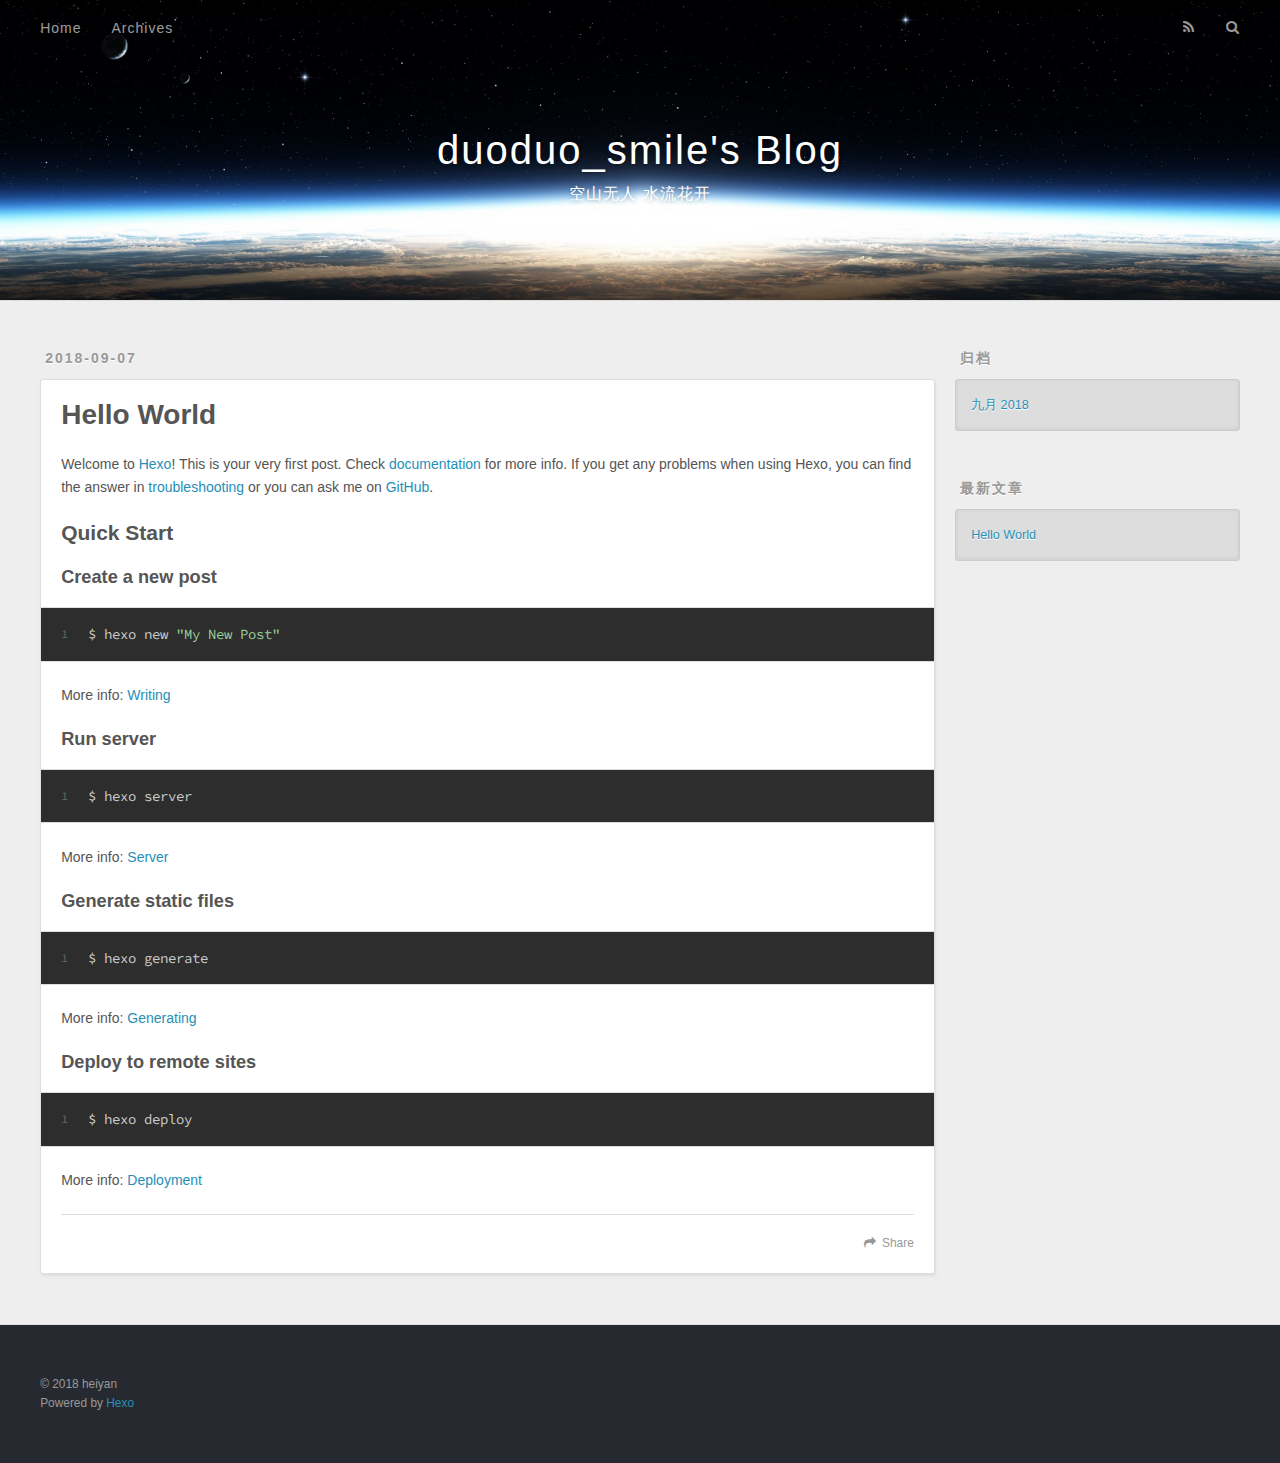
==== index.html @ 17f8178d "站点更新:2018-09-09 23/39/32" ====
<!DOCTYPE html>
<html>
<head>
  <meta charset="utf-8">
  

  
  <title>duoduo_smile&#39;s Blog</title>
  <meta name="viewport" content="width=device-width, initial-scale=1, maximum-scale=1">
  <meta property="og:type" content="website">
<meta property="og:title" content="duoduo_smile&#39;s Blog">
<meta property="og:url" content="http://yoursite.com/index.html">
<meta property="og:site_name" content="duoduo_smile&#39;s Blog">
<meta property="og:locale" content="zh-CN">
<meta name="twitter:card" content="summary">
<meta name="twitter:title" content="duoduo_smile&#39;s Blog">
  
    <link rel="alternate" href="/atom.xml" title="duoduo_smile&#39;s Blog" type="application/atom+xml">
  
  
    <link rel="icon" href="/favicon.png">
  
  
    <link href="//fonts.googleapis.com/css?family=Source+Code+Pro" rel="stylesheet" type="text/css">
  
  <link rel="stylesheet" href="/css/style.css">
</head>

<body>
  <div id="container">
    <div id="wrap">
      <header id="header">
  <div id="banner"></div>
  <div id="header-outer" class="outer">
    <div id="header-title" class="inner">
      <h1 id="logo-wrap">
        <a href="/" id="logo">duoduo_smile&#39;s Blog</a>
      </h1>
      
        <h2 id="subtitle-wrap">
          <a href="/" id="subtitle">空山无人 水流花开</a>
        </h2>
      
    </div>
    <div id="header-inner" class="inner">
      <nav id="main-nav">
        <a id="main-nav-toggle" class="nav-icon"></a>
        
          <a class="main-nav-link" href="/">Home</a>
        
          <a class="main-nav-link" href="/archives">Archives</a>
        
      </nav>
      <nav id="sub-nav">
        
          <a id="nav-rss-link" class="nav-icon" href="/atom.xml" title="RSS Feed"></a>
        
        <a id="nav-search-btn" class="nav-icon" title="搜索"></a>
      </nav>
      <div id="search-form-wrap">
        <form action="//google.com/search" method="get" accept-charset="UTF-8" class="search-form"><input type="search" name="q" class="search-form-input" placeholder="Search"><button type="submit" class="search-form-submit">&#xF002;</button><input type="hidden" name="sitesearch" value="http://yoursite.com"></form>
      </div>
    </div>
  </div>
</header>
      <div class="outer">
        <section id="main">
  
    <article id="post-hello-world" class="article article-type-post" itemscope itemprop="blogPost">
  <div class="article-meta">
    <a href="/2018/09/07/hello-world/" class="article-date">
  <time datetime="2018-09-07T11:12:09.971Z" itemprop="datePublished">2018-09-07</time>
</a>
    
  </div>
  <div class="article-inner">
    
    
      <header class="article-header">
        
  
    <h1 itemprop="name">
      <a class="article-title" href="/2018/09/07/hello-world/">Hello World</a>
    </h1>
  

      </header>
    
    <div class="article-entry" itemprop="articleBody">
      
        <p>Welcome to <a href="https://hexo.io/" target="_blank" rel="noopener">Hexo</a>! This is your very first post. Check <a href="https://hexo.io/docs/" target="_blank" rel="noopener">documentation</a> for more info. If you get any problems when using Hexo, you can find the answer in <a href="https://hexo.io/docs/troubleshooting.html" target="_blank" rel="noopener">troubleshooting</a> or you can ask me on <a href="https://github.com/hexojs/hexo/issues" target="_blank" rel="noopener">GitHub</a>.</p>
<h2 id="Quick-Start"><a href="#Quick-Start" class="headerlink" title="Quick Start"></a>Quick Start</h2><h3 id="Create-a-new-post"><a href="#Create-a-new-post" class="headerlink" title="Create a new post"></a>Create a new post</h3><figure class="highlight bash"><table><tr><td class="gutter"><pre><span class="line">1</span><br></pre></td><td class="code"><pre><span class="line">$ hexo new <span class="string">"My New Post"</span></span><br></pre></td></tr></table></figure>
<p>More info: <a href="https://hexo.io/docs/writing.html" target="_blank" rel="noopener">Writing</a></p>
<h3 id="Run-server"><a href="#Run-server" class="headerlink" title="Run server"></a>Run server</h3><figure class="highlight bash"><table><tr><td class="gutter"><pre><span class="line">1</span><br></pre></td><td class="code"><pre><span class="line">$ hexo server</span><br></pre></td></tr></table></figure>
<p>More info: <a href="https://hexo.io/docs/server.html" target="_blank" rel="noopener">Server</a></p>
<h3 id="Generate-static-files"><a href="#Generate-static-files" class="headerlink" title="Generate static files"></a>Generate static files</h3><figure class="highlight bash"><table><tr><td class="gutter"><pre><span class="line">1</span><br></pre></td><td class="code"><pre><span class="line">$ hexo generate</span><br></pre></td></tr></table></figure>
<p>More info: <a href="https://hexo.io/docs/generating.html" target="_blank" rel="noopener">Generating</a></p>
<h3 id="Deploy-to-remote-sites"><a href="#Deploy-to-remote-sites" class="headerlink" title="Deploy to remote sites"></a>Deploy to remote sites</h3><figure class="highlight bash"><table><tr><td class="gutter"><pre><span class="line">1</span><br></pre></td><td class="code"><pre><span class="line">$ hexo deploy</span><br></pre></td></tr></table></figure>
<p>More info: <a href="https://hexo.io/docs/deployment.html" target="_blank" rel="noopener">Deployment</a></p>

      
    </div>
    <footer class="article-footer">
      <a data-url="http://yoursite.com/2018/09/07/hello-world/" data-id="cjlv07b6d0000y30z7utrdg5d" class="article-share-link">Share</a>
      
      
    </footer>
  </div>
  
</article>


  


</section>
        
          <aside id="sidebar">
  
    

  
    

  
    
  
    
  <div class="widget-wrap">
    <h3 class="widget-title">归档</h3>
    <div class="widget">
      <ul class="archive-list"><li class="archive-list-item"><a class="archive-list-link" href="/archives/2018/09/">九月 2018</a></li></ul>
    </div>
  </div>


  
    
  <div class="widget-wrap">
    <h3 class="widget-title">最新文章</h3>
    <div class="widget">
      <ul>
        
          <li>
            <a href="/2018/09/07/hello-world/">Hello World</a>
          </li>
        
      </ul>
    </div>
  </div>

  
</aside>
        
      </div>
      <footer id="footer">
  
  <div class="outer">
    <div id="footer-info" class="inner">
      &copy; 2018 heiyan<br>
      Powered by <a href="http://hexo.io/" target="_blank">Hexo</a>
    </div>
  </div>
</footer>
    </div>
    <nav id="mobile-nav">
  
    <a href="/" class="mobile-nav-link">Home</a>
  
    <a href="/archives" class="mobile-nav-link">Archives</a>
  
</nav>
    

<script src="//ajax.googleapis.com/ajax/libs/jquery/2.0.3/jquery.min.js"></script>


  <link rel="stylesheet" href="/fancybox/jquery.fancybox.css">
  <script src="/fancybox/jquery.fancybox.pack.js"></script>


<script src="/js/script.js"></script>



  </div>
</body>
</html>
---- css/style.css ----
body {
  width: 100%;
}
body:before,
body:after {
  content: "";
  display: table;
}
body:after {
  clear: both;
}
html,
body,
div,
span,
applet,
object,
iframe,
h1,
h2,
h3,
h4,
h5,
h6,
p,
blockquote,
pre,
a,
abbr,
acronym,
address,
big,
cite,
code,
del,
dfn,
em,
img,
ins,
kbd,
q,
s,
samp,
small,
strike,
strong,
sub,
sup,
tt,
var,
dl,
dt,
dd,
ol,
ul,
li,
fieldset,
form,
label,
legend,
table,
caption,
tbody,
tfoot,
thead,
tr,
th,
td {
  margin: 0;
  padding: 0;
  border: 0;
  outline: 0;
  font-weight: inherit;
  font-style: inherit;
  font-family: inherit;
  font-size: 100%;
  vertical-align: baseline;
}
body {
  line-height: 1;
  color: #000;
  background: #fff;
}
ol,
ul {
  list-style: none;
}
table {
  border-collapse: separate;
  border-spacing: 0;
  vertical-align: middle;
}
caption,
th,
td {
  text-align: left;
  font-weight: normal;
  vertical-align: middle;
}
a img {
  border: none;
}
input,
button {
  margin: 0;
  padding: 0;
}
input::-moz-focus-inner,
button::-moz-focus-inner {
  border: 0;
  padding: 0;
}
@font-face {
  font-family: FontAwesome;
  font-style: normal;
  font-weight: normal;
  src: url("fonts/fontawesome-webfont.eot?v=#4.0.3");
  src: url("fonts/fontawesome-webfont.eot?#iefix&v=#4.0.3") format("embedded-opentype"), url("fonts/fontawesome-webfont.woff?v=#4.0.3") format("woff"), url("fonts/fontawesome-webfont.ttf?v=#4.0.3") format("truetype"), url("fonts/fontawesome-webfont.svg#fontawesomeregular?v=#4.0.3") format("svg");
}
html,
body,
#container {
  height: 100%;
}
body {
  background: #eee;
  font: 14px -apple-system, BlinkMacSystemFont, "Segoe UI", "Roboto", "Oxygen", "Ubuntu", "Cantarell", "Fira Sans", "Droid Sans", "Helvetica Neue", sans-serif;
  -webkit-text-size-adjust: 100%;
}
.outer {
  max-width: 1220px;
  margin: 0 auto;
  padding: 0 20px;
}
.outer:before,
.outer:after {
  content: "";
  display: table;
}
.outer:after {
  clear: both;
}
.inner {
  display: inline;
  float: left;
  width: 98.33333333333333%;
  margin: 0 0.833333333333333%;
}
.left,
.alignleft {
  float: left;
}
.right,
.alignright {
  float: right;
}
.clear {
  clear: both;
}
#container {
  position: relative;
}
.mobile-nav-on {
  overflow: hidden;
}
#wrap {
  height: 100%;
  width: 100%;
  position: absolute;
  top: 0;
  left: 0;
  -webkit-transition: 0.2s ease-out;
  -moz-transition: 0.2s ease-out;
  -ms-transition: 0.2s ease-out;
  transition: 0.2s ease-out;
  z-index: 1;
  background: #eee;
}
.mobile-nav-on #wrap {
  left: 280px;
}
@media screen and (min-width: 768px) {
  #main {
    display: inline;
    float: left;
    width: 73.33333333333333%;
    margin: 0 0.833333333333333%;
  }
}
.article-date,
.article-category-link,
.archive-year,
.widget-title {
  text-decoration: none;
  text-transform: uppercase;
  letter-spacing: 2px;
  color: #999;
  margin-bottom: 1em;
  margin-left: 5px;
  line-height: 1em;
  text-shadow: 0 1px #fff;
  font-weight: bold;
}
.article-inner,
.archive-article-inner {
  background: #fff;
  -webkit-box-shadow: 1px 2px 3px #ddd;
  box-shadow: 1px 2px 3px #ddd;
  border: 1px solid #ddd;
  border-radius: 3px;
}
.article-entry h1,
.widget h1 {
  font-size: 2em;
}
.article-entry h2,
.widget h2 {
  font-size: 1.5em;
}
.article-entry h3,
.widget h3 {
  font-size: 1.3em;
}
.article-entry h4,
.widget h4 {
  font-size: 1.2em;
}
.article-entry h5,
.widget h5 {
  font-size: 1em;
}
.article-entry h6,
.widget h6 {
  font-size: 1em;
  color: #999;
}
.article-entry hr,
.widget hr {
  border: 1px dashed #ddd;
}
.article-entry strong,
.widget strong {
  font-weight: bold;
}
.article-entry em,
.widget em,
.article-entry cite,
.widget cite {
  font-style: italic;
}
.article-entry sup,
.widget sup,
.article-entry sub,
.widget sub {
  font-size: 0.75em;
  line-height: 0;
  position: relative;
  vertical-align: baseline;
}
.article-entry sup,
.widget sup {
  top: -0.5em;
}
.article-entry sub,
.widget sub {
  bottom: -0.2em;
}
.article-entry small,
.widget small {
  font-size: 0.85em;
}
.article-entry acronym,
.widget acronym,
.article-entry abbr,
.widget abbr {
  border-bottom: 1px dotted;
}
.article-entry ul,
.widget ul,
.article-entry ol,
.widget ol,
.article-entry dl,
.widget dl {
  margin: 0 20px;
  line-height: 1.6em;
}
.article-entry ul ul,
.widget ul ul,
.article-entry ol ul,
.widget ol ul,
.article-entry ul ol,
.widget ul ol,
.article-entry ol ol,
.widget ol ol {
  margin-top: 0;
  margin-bottom: 0;
}
.article-entry ul,
.widget ul {
  list-style: disc;
}
.article-entry ol,
.widget ol {
  list-style: decimal;
}
.article-entry dt,
.widget dt {
  font-weight: bold;
}
#header {
  height: 300px;
  position: relative;
  border-bottom: 1px solid #ddd;
}
#header:before,
#header:after {
  content: "";
  position: absolute;
  left: 0;
  right: 0;
  height: 40px;
}
#header:before {
  top: 0;
  background: -webkit-linear-gradient(rgba(0,0,0,0.2), transparent);
  background: -moz-linear-gradient(rgba(0,0,0,0.2), transparent);
  background: -ms-linear-gradient(rgba(0,0,0,0.2), transparent);
  background: linear-gradient(rgba(0,0,0,0.2), transparent);
}
#header:after {
  bottom: 0;
  background: -webkit-linear-gradient(transparent, rgba(0,0,0,0.2));
  background: -moz-linear-gradient(transparent, rgba(0,0,0,0.2));
  background: -ms-linear-gradient(transparent, rgba(0,0,0,0.2));
  background: linear-gradient(transparent, rgba(0,0,0,0.2));
}
#header-outer {
  height: 100%;
  position: relative;
}
#header-inner {
  position: relative;
  overflow: hidden;
}
#banner {
  position: absolute;
  top: 0;
  left: 0;
  width: 100%;
  height: 100%;
  background: url("images/banner.jpg") center #000;
  -webkit-background-size: cover;
  -moz-background-size: cover;
  background-size: cover;
  z-index: -1;
}
#header-title {
  text-align: center;
  height: 40px;
  position: absolute;
  top: 50%;
  left: 0;
  margin-top: -20px;
}
#logo,
#subtitle {
  text-decoration: none;
  color: #fff;
  font-weight: 300;
  text-shadow: 0 1px 4px rgba(0,0,0,0.3);
}
#logo {
  font-size: 40px;
  line-height: 40px;
  letter-spacing: 2px;
}
#subtitle {
  font-size: 16px;
  line-height: 16px;
  letter-spacing: 1px;
}
#subtitle-wrap {
  margin-top: 16px;
}
#main-nav {
  float: left;
  margin-left: -15px;
}
.nav-icon,
.main-nav-link {
  float: left;
  color: #fff;
  opacity: 0.6;
  text-decoration: none;
  text-shadow: 0 1px rgba(0,0,0,0.2);
  -webkit-transition: opacity 0.2s;
  -moz-transition: opacity 0.2s;
  -ms-transition: opacity 0.2s;
  transition: opacity 0.2s;
  display: block;
  padding: 20px 15px;
}
.nav-icon:hover,
.main-nav-link:hover {
  opacity: 1;
}
.nav-icon {
  font-family: FontAwesome;
  text-align: center;
  font-size: 14px;
  width: 14px;
  height: 14px;
  padding: 20px 15px;
  position: relative;
  cursor: pointer;
}
.main-nav-link {
  font-weight: 300;
  letter-spacing: 1px;
}
@media screen and (max-width: 479px) {
  .main-nav-link {
    display: none;
  }
}
#main-nav-toggle {
  display: none;
}
#main-nav-toggle:before {
  content: "\f0c9";
}
@media screen and (max-width: 479px) {
  #main-nav-toggle {
    display: block;
  }
}
#sub-nav {
  float: right;
  margin-right: -15px;
}
#nav-rss-link:before {
  content: "\f09e";
}
#nav-search-btn:before {
  content: "\f002";
}
#search-form-wrap {
  position: absolute;
  top: 15px;
  width: 150px;
  height: 30px;
  right: -150px;
  opacity: 0;
  -webkit-transition: 0.2s ease-out;
  -moz-transition: 0.2s ease-out;
  -ms-transition: 0.2s ease-out;
  transition: 0.2s ease-out;
}
#search-form-wrap.on {
  opacity: 1;
  right: 0;
}
@media screen and (max-width: 479px) {
  #search-form-wrap {
    width: 100%;
    right: -100%;
  }
}
.search-form {
  position: absolute;
  top: 0;
  left: 0;
  right: 0;
  background: #fff;
  padding: 5px 15px;
  border-radius: 15px;
  -webkit-box-shadow: 0 0 10px rgba(0,0,0,0.3);
  box-shadow: 0 0 10px rgba(0,0,0,0.3);
}
.search-form-input {
  border: none;
  background: none;
  color: #555;
  width: 100%;
  font: 13px -apple-system, BlinkMacSystemFont, "Segoe UI", "Roboto", "Oxygen", "Ubuntu", "Cantarell", "Fira Sans", "Droid Sans", "Helvetica Neue", sans-serif;
  outline: none;
}
.search-form-input::-webkit-search-results-decoration,
.search-form-input::-webkit-search-cancel-button {
  -webkit-appearance: none;
}
.search-form-submit {
  position: absolute;
  top: 50%;
  right: 10px;
  margin-top: -7px;
  font: 13px FontAwesome;
  border: none;
  background: none;
  color: #bbb;
  cursor: pointer;
}
.search-form-submit:hover,
.search-form-submit:focus {
  color: #777;
}
.article {
  margin: 50px 0;
}
.article-inner {
  overflow: hidden;
}
.article-meta:before,
.article-meta:after {
  content: "";
  display: table;
}
.article-meta:after {
  clear: both;
}
.article-date {
  float: left;
}
.article-category {
  float: left;
  line-height: 1em;
  color: #ccc;
  text-shadow: 0 1px #fff;
  margin-left: 8px;
}
.article-category:before {
  content: "\2022";
}
.article-category-link {
  margin: 0 12px 1em;
}
.article-header {
  padding: 20px 20px 0;
}
.article-title {
  text-decoration: none;
  font-size: 2em;
  font-weight: bold;
  color: #555;
  line-height: 1.1em;
  -webkit-transition: color 0.2s;
  -moz-transition: color 0.2s;
  -ms-transition: color 0.2s;
  transition: color 0.2s;
}
a.article-title:hover {
  color: #258fb8;
}
.article-entry {
  color: #555;
  padding: 0 20px;
}
.article-entry:before,
.article-entry:after {
  content: "";
  display: table;
}
.article-entry:after {
  clear: both;
}
.article-entry p,
.article-entry table {
  line-height: 1.6em;
  margin: 1.6em 0;
}
.article-entry h1,
.article-entry h2,
.article-entry h3,
.article-entry h4,
.article-entry h5,
.article-entry h6 {
  font-weight: bold;
}
.article-entry h1,
.article-entry h2,
.article-entry h3,
.article-entry h4,
.article-entry h5,
.article-entry h6 {
  line-height: 1.1em;
  margin: 1.1em 0;
}
.article-entry a {
  color: #258fb8;
  text-decoration: none;
}
.article-entry a:hover {
  text-decoration: underline;
}
.article-entry ul,
.article-entry ol,
.article-entry dl {
  margin-top: 1.6em;
  margin-bottom: 1.6em;
}
.article-entry img,
.article-entry video {
  max-width: 100%;
  height: auto;
  display: block;
  margin: auto;
}
.article-entry iframe {
  border: none;
}
.article-entry table {
  width: 100%;
  border-collapse: collapse;
  border-spacing: 0;
}
.article-entry th {
  font-weight: bold;
  border-bottom: 3px solid #ddd;
  padding-bottom: 0.5em;
}
.article-entry td {
  border-bottom: 1px solid #ddd;
  padding: 10px 0;
}
.article-entry blockquote {
  font-family: Georgia, "Times New Roman", serif;
  font-size: 1.4em;
  margin: 1.6em 20px;
  text-align: center;
}
.article-entry blockquote footer {
  font-size: 14px;
  margin: 1.6em 0;
  font-family: -apple-system, BlinkMacSystemFont, "Segoe UI", "Roboto", "Oxygen", "Ubuntu", "Cantarell", "Fira Sans", "Droid Sans", "Helvetica Neue", sans-serif;
}
.article-entry blockquote footer cite:before {
  content: "—";
  padding: 0 0.5em;
}
.article-entry .pullquote {
  text-align: left;
  width: 45%;
  margin: 0;
}
.article-entry .pullquote.left {
  margin-left: 0.5em;
  margin-right: 1em;
}
.article-entry .pullquote.right {
  margin-right: 0.5em;
  margin-left: 1em;
}
.article-entry .caption {
  color: #999;
  display: block;
  font-size: 0.9em;
  margin-top: 0.5em;
  position: relative;
  text-align: center;
}
.article-entry .video-container {
  position: relative;
  padding-top: 56.25%;
  height: 0;
  overflow: hidden;
}
.article-entry .video-container iframe,
.article-entry .video-container object,
.article-entry .video-container embed {
  position: absolute;
  top: 0;
  left: 0;
  width: 100%;
  height: 100%;
  margin-top: 0;
}
.article-more-link a {
  display: inline-block;
  line-height: 1em;
  padding: 6px 15px;
  border-radius: 15px;
  background: #eee;
  color: #999;
  text-shadow: 0 1px #fff;
  text-decoration: none;
}
.article-more-link a:hover {
  background: #258fb8;
  color: #fff;
  text-decoration: none;
  text-shadow: 0 1px #1e7293;
}
.article-footer {
  font-size: 0.85em;
  line-height: 1.6em;
  border-top: 1px solid #ddd;
  padding-top: 1.6em;
  margin: 0 20px 20px;
}
.article-footer:before,
.article-footer:after {
  content: "";
  display: table;
}
.article-footer:after {
  clear: both;
}
.article-footer a {
  color: #999;
  text-decoration: none;
}
.article-footer a:hover {
  color: #555;
}
.article-tag-list-item {
  float: left;
  margin-right: 10px;
}
.article-tag-list-link:before {
  content: "#";
}
.article-comment-link {
  float: right;
}
.article-comment-link:before {
  content: "\f075";
  font-family: FontAwesome;
  padding-right: 8px;
}
.article-share-link {
  cursor: pointer;
  float: right;
  margin-left: 20px;
}
.article-share-link:before {
  content: "\f064";
  font-family: FontAwesome;
  padding-right: 6px;
}
#article-nav {
  position: relative;
}
#article-nav:before,
#article-nav:after {
  content: "";
  display: table;
}
#article-nav:after {
  clear: both;
}
@media screen and (min-width: 768px) {
  #article-nav {
    margin: 50px 0;
  }
  #article-nav:before {
    width: 8px;
    height: 8px;
    position: absolute;
    top: 50%;
    left: 50%;
    margin-top: -4px;
    margin-left: -4px;
    content: "";
    border-radius: 50%;
    background: #ddd;
    -webkit-box-shadow: 0 1px 2px #fff;
    box-shadow: 0 1px 2px #fff;
  }
}
.article-nav-link-wrap {
  text-decoration: none;
  text-shadow: 0 1px #fff;
  color: #999;
  -webkit-box-sizing: border-box;
  -moz-box-sizing: border-box;
  box-sizing: border-box;
  margin-top: 50px;
  text-align: center;
  display: block;
}
.article-nav-link-wrap:hover {
  color: #555;
}
@media screen and (min-width: 768px) {
  .article-nav-link-wrap {
    width: 50%;
    margin-top: 0;
  }
}
@media screen and (min-width: 768px) {
  #article-nav-newer {
    float: left;
    text-align: right;
    padding-right: 20px;
  }
}
@media screen and (min-width: 768px) {
  #article-nav-older {
    float: right;
    text-align: left;
    padding-left: 20px;
  }
}
.article-nav-caption {
  text-transform: uppercase;
  letter-spacing: 2px;
  color: #ddd;
  line-height: 1em;
  font-weight: bold;
}
#article-nav-newer .article-nav-caption {
  margin-right: -2px;
}
.article-nav-title {
  font-size: 0.85em;
  line-height: 1.6em;
  margin-top: 0.5em;
}
.article-share-box {
  position: absolute;
  display: none;
  background: #fff;
  -webkit-box-shadow: 1px 2px 10px rgba(0,0,0,0.2);
  box-shadow: 1px 2px 10px rgba(0,0,0,0.2);
  border-radius: 3px;
  margin-left: -145px;
  overflow: hidden;
  z-index: 1;
}
.article-share-box.on {
  display: block;
}
.article-share-input {
  width: 100%;
  background: none;
  -webkit-box-sizing: border-box;
  -moz-box-sizing: border-box;
  box-sizing: border-box;
  font: 14px -apple-system, BlinkMacSystemFont, "Segoe UI", "Roboto", "Oxygen", "Ubuntu", "Cantarell", "Fira Sans", "Droid Sans", "Helvetica Neue", sans-serif;
  padding: 0 15px;
  color: #555;
  outline: none;
  border: 1px solid #ddd;
  border-radius: 3px 3px 0 0;
  height: 36px;
  line-height: 36px;
}
.article-share-links {
  background: #eee;
}
.article-share-links:before,
.article-share-links:after {
  content: "";
  display: table;
}
.article-share-links:after {
  clear: both;
}
.article-share-twitter,
.article-share-facebook,
.article-share-pinterest,
.article-share-google {
  width: 50px;
  height: 36px;
  display: block;
  float: left;
  position: relative;
  color: #999;
  text-shadow: 0 1px #fff;
}
.article-share-twitter:before,
.article-share-facebook:before,
.article-share-pinterest:before,
.article-share-google:before {
  font-size: 20px;
  font-family: FontAwesome;
  width: 20px;
  height: 20px;
  position: absolute;
  top: 50%;
  left: 50%;
  margin-top: -10px;
  margin-left: -10px;
  text-align: center;
}
.article-share-twitter:hover,
.article-share-facebook:hover,
.article-share-pinterest:hover,
.article-share-google:hover {
  color: #fff;
}
.article-share-twitter:before {
  content: "\f099";
}
.article-share-twitter:hover {
  background: #00aced;
  text-shadow: 0 1px #008abe;
}
.article-share-facebook:before {
  content: "\f09a";
}
.article-share-facebook:hover {
  background: #3b5998;
  text-shadow: 0 1px #2f477a;
}
.article-share-pinterest:before {
  content: "\f0d2";
}
.article-share-pinterest:hover {
  background: #cb2027;
  text-shadow: 0 1px #a21a1f;
}
.article-share-google:before {
  content: "\f0d5";
}
.article-share-google:hover {
  background: #dd4b39;
  text-shadow: 0 1px #be3221;
}
.article-gallery {
  background: #000;
  position: relative;
}
.article-gallery-photos {
  position: relative;
  overflow: hidden;
}
.article-gallery-img {
  display: none;
  max-width: 100%;
}
.article-gallery-img:first-child {
  display: block;
}
.article-gallery-img.loaded {
  position: absolute;
  display: block;
}
.article-gallery-img img {
  display: block;
  max-width: 100%;
  margin: 0 auto;
}
#comments {
  background: #fff;
  -webkit-box-shadow: 1px 2px 3px #ddd;
  box-shadow: 1px 2px 3px #ddd;
  padding: 20px;
  border: 1px solid #ddd;
  border-radius: 3px;
  margin: 50px 0;
}
#comments a {
  color: #258fb8;
}
.archives-wrap {
  margin: 50px 0;
}
.archives:before,
.archives:after {
  content: "";
  display: table;
}
.archives:after {
  clear: both;
}
.archive-year-wrap {
  margin-bottom: 1em;
}
.archives {
  -webkit-column-gap: 10px;
  -moz-column-gap: 10px;
  column-gap: 10px;
}
@media screen and (min-width: 480px) and (max-width: 767px) {
  .archives {
    -webkit-column-count: 2;
    -moz-column-count: 2;
    column-count: 2;
  }
}
@media screen and (min-width: 768px) {
  .archives {
    -webkit-column-count: 3;
    -moz-column-count: 3;
    column-count: 3;
  }
}
.archive-article {
  -webkit-column-break-inside: avoid;
  page-break-inside: avoid;
  overflow: hidden;
  break-inside: avoid-column;
}
.archive-article-inner {
  padding: 10px;
  margin-bottom: 15px;
}
.archive-article-title {
  text-decoration: none;
  font-weight: bold;
  color: #555;
  -webkit-transition: color 0.2s;
  -moz-transition: color 0.2s;
  -ms-transition: color 0.2s;
  transition: color 0.2s;
  line-height: 1.6em;
}
.archive-article-title:hover {
  color: #258fb8;
}
.archive-article-footer {
  margin-top: 1em;
}
.archive-article-date {
  color: #999;
  text-decoration: none;
  font-size: 0.85em;
  line-height: 1em;
  margin-bottom: 0.5em;
  display: block;
}
#page-nav {
  margin: 50px auto;
  background: #fff;
  -webkit-box-shadow: 1px 2px 3px #ddd;
  box-shadow: 1px 2px 3px #ddd;
  border: 1px solid #ddd;
  border-radius: 3px;
  text-align: center;
  color: #999;
  overflow: hidden;
}
#page-nav:before,
#page-nav:after {
  content: "";
  display: table;
}
#page-nav:after {
  clear: both;
}
#page-nav a,
#page-nav span {
  padding: 10px 20px;
  line-height: 1;
  height: 2ex;
}
#page-nav a {
  color: #999;
  text-decoration: none;
}
#page-nav a:hover {
  background: #999;
  color: #fff;
}
#page-nav .prev {
  float: left;
}
#page-nav .next {
  float: right;
}
#page-nav .page-number {
  display: inline-block;
}
@media screen and (max-width: 479px) {
  #page-nav .page-number {
    display: none;
  }
}
#page-nav .current {
  color: #555;
  font-weight: bold;
}
#page-nav .space {
  color: #ddd;
}
#footer {
  background: #262a30;
  padding: 50px 0;
  border-top: 1px solid #ddd;
  color: #999;
}
#footer a {
  color: #258fb8;
  text-decoration: none;
}
#footer a:hover {
  text-decoration: underline;
}
#footer-info {
  line-height: 1.6em;
  font-size: 0.85em;
}
.article-entry pre,
.article-entry .highlight {
  background: #2d2d2d;
  margin: 0 -20px;
  padding: 15px 20px;
  border-style: solid;
  border-color: #ddd;
  border-width: 1px 0;
  overflow: auto;
  color: #ccc;
  line-height: 22.400000000000002px;
}
.article-entry .highlight .gutter pre,
.article-entry .gist .gist-file .gist-data .line-numbers {
  color: #666;
  font-size: 0.85em;
}
.article-entry pre,
.article-entry code {
  font-family: "Source Code Pro", Consolas, Monaco, Menlo, Consolas, monospace;
}
.article-entry code {
  background: #eee;
  text-shadow: 0 1px #fff;
  padding: 0 0.3em;
}
.article-entry pre code {
  background: none;
  text-shadow: none;
  padding: 0;
}
.article-entry .highlight pre {
  border: none;
  margin: 0;
  padding: 0;
}
.article-entry .highlight table {
  margin: 0;
  width: auto;
}
.article-entry .highlight td {
  border: none;
  padding: 0;
}
.article-entry .highlight figcaption {
  font-size: 0.85em;
  color: #999;
  line-height: 1em;
  margin-bottom: 1em;
}
.article-entry .highlight figcaption:before,
.article-entry .highlight figcaption:after {
  content: "";
  display: table;
}
.article-entry .highlight figcaption:after {
  clear: both;
}
.article-entry .highlight figcaption a {
  float: right;
}
.article-entry .highlight .gutter pre {
  text-align: right;
  padding-right: 20px;
}
.article-entry .highlight .line {
  height: 22.400000000000002px;
}
.article-entry .highlight .line.marked {
  background: #515151;
}
.article-entry .gist {
  margin: 0 -20px;
  border-style: solid;
  border-color: #ddd;
  border-width: 1px 0;
  background: #2d2d2d;
  padding: 15px 20px 15px 0;
}
.article-entry .gist .gist-file {
  border: none;
  font-family: "Source Code Pro", Consolas, Monaco, Menlo, Consolas, monospace;
  margin: 0;
}
.article-entry .gist .gist-file .gist-data {
  background: none;
  border: none;
}
.article-entry .gist .gist-file .gist-data .line-numbers {
  background: none;
  border: none;
  padding: 0 20px 0 0;
}
.article-entry .gist .gist-file .gist-data .line-data {
  padding: 0 !important;
}
.article-entry .gist .gist-file .highlight {
  margin: 0;
  padding: 0;
  border: none;
}
.article-entry .gist .gist-file .gist-meta {
  background: #2d2d2d;
  color: #999;
  font: 0.85em -apple-system, BlinkMacSystemFont, "Segoe UI", "Roboto", "Oxygen", "Ubuntu", "Cantarell", "Fira Sans", "Droid Sans", "Helvetica Neue", sans-serif;
  text-shadow: 0 0;
  padding: 0;
  margin-top: 1em;
  margin-left: 20px;
}
.article-entry .gist .gist-file .gist-meta a {
  color: #258fb8;
  font-weight: normal;
}
.article-entry .gist .gist-file .gist-meta a:hover {
  text-decoration: underline;
}
pre .comment,
pre .title {
  color: #999;
}
pre .variable,
pre .attribute,
pre .tag,
pre .regexp,
pre .ruby .constant,
pre .xml .tag .title,
pre .xml .pi,
pre .xml .doctype,
pre .html .doctype,
pre .css .id,
pre .css .class,
pre .css .pseudo {
  color: #f2777a;
}
pre .number,
pre .preprocessor,
pre .built_in,
pre .literal,
pre .params,
pre .constant {
  color: #f99157;
}
pre .class,
pre .ruby .class .title,
pre .css .rules .attribute {
  color: #9c9;
}
pre .string,
pre .value,
pre .inheritance,
pre .header,
pre .ruby .symbol,
pre .xml .cdata {
  color: #9c9;
}
pre .css .hexcolor {
  color: #6cc;
}
pre .function,
pre .python .decorator,
pre .python .title,
pre .ruby .function .title,
pre .ruby .title .keyword,
pre .perl .sub,
pre .javascript .title,
pre .coffeescript .title {
  color: #69c;
}
pre .keyword,
pre .javascript .function {
  color: #c9c;
}
@media screen and (max-width: 479px) {
  #mobile-nav {
    position: absolute;
    top: 0;
    left: 0;
    width: 280px;
    height: 100%;
    background: #191919;
    border-right: 1px solid #fff;
  }
}
@media screen and (max-width: 479px) {
  .mobile-nav-link {
    display: block;
    color: #999;
    text-decoration: none;
    padding: 15px 20px;
    font-weight: bold;
  }
  .mobile-nav-link:hover {
    color: #fff;
  }
}
@media screen and (min-width: 768px) {
  #sidebar {
    display: inline;
    float: left;
    width: 23.333333333333332%;
    margin: 0 0.833333333333333%;
  }
}
.widget-wrap {
  margin: 50px 0;
}
.widget {
  color: #777;
  text-shadow: 0 1px #fff;
  background: #ddd;
  -webkit-box-shadow: 0 -1px 4px #ccc inset;
  box-shadow: 0 -1px 4px #ccc inset;
  border: 1px solid #ccc;
  padding: 15px;
  border-radius: 3px;
}
.widget a {
  color: #258fb8;
  text-decoration: none;
}
.widget a:hover {
  text-decoration: underline;
}
.widget ul ul,
.widget ol ul,
.widget dl ul,
.widget ul ol,
.widget ol ol,
.widget dl ol,
.widget ul dl,
.widget ol dl,
.widget dl dl {
  margin-left: 15px;
  list-style: disc;
}
.widget {
  line-height: 1.6em;
  word-wrap: break-word;
  font-size: 0.9em;
}
.widget ul,
.widget ol {
  list-style: none;
  margin: 0;
}
.widget ul ul,
.widget ol ul,
.widget ul ol,
.widget ol ol {
  margin: 0 20px;
}
.widget ul ul,
.widget ol ul {
  list-style: disc;
}
.widget ul ol,
.widget ol ol {
  list-style: decimal;
}
.category-list-count,
.tag-list-count,
.archive-list-count {
  padding-left: 5px;
  color: #999;
  font-size: 0.85em;
}
.category-list-count:before,
.tag-list-count:before,
.archive-list-count:before {
  content: "(";
}
.category-list-count:after,
.tag-list-count:after,
.archive-list-count:after {
  content: ")";
}
.tagcloud a {
  margin-right: 5px;
  display: inline-block;
}
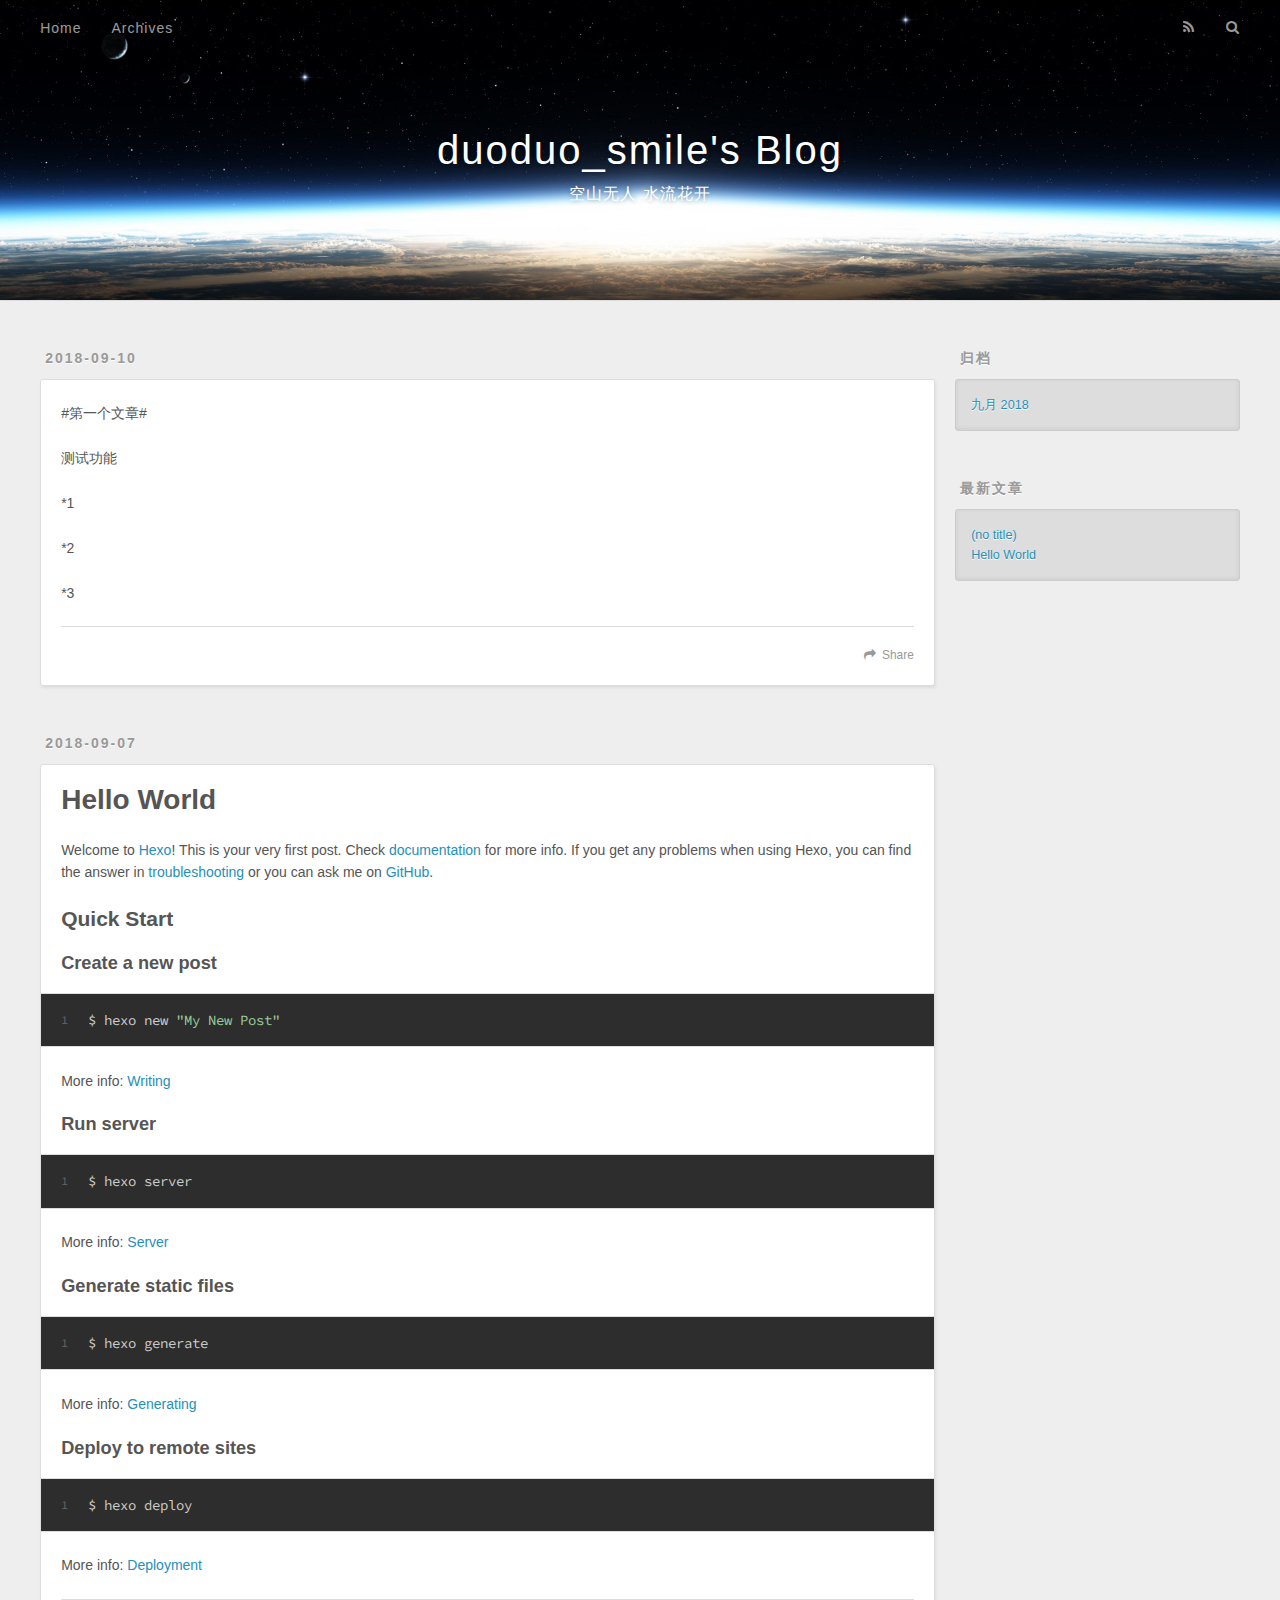
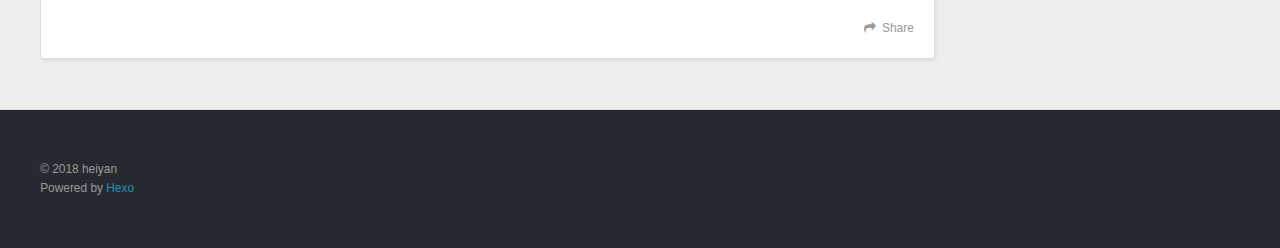
==== commit a273e2b7: "站点更新:2018-09-10 10/57/06" ====
--- a/index.html
+++ b/index.html
@@ -66,6 +66,37 @@
       <div class="outer">
         <section id="main">
   
+    <article id="post-#第一个文章#" class="article article-type-post" itemscope itemprop="blogPost">
+  <div class="article-meta">
+    <a href="/2018/09/10/#第一个文章#/" class="article-date">
+  <time datetime="2018-09-10T02:53:04.434Z" itemprop="datePublished">2018-09-10</time>
+</a>
+    
+  </div>
+  <div class="article-inner">
+    
+    
+    <div class="article-entry" itemprop="articleBody">
+      
+        <p>#第一个文章#</p>
+<p>测试功能</p>
+<p>*1</p>
+<p>*2</p>
+<p>*3</p>
+
+      
+    </div>
+    <footer class="article-footer">
+      <a data-url="http://yoursite.com/2018/09/10/#第一个文章#/" data-id="cjlvozwpl0001x00z45qno4f8" class="article-share-link">Share</a>
+      
+      
+    </footer>
+  </div>
+  
+</article>
+
+
+  
     <article id="post-hello-world" class="article article-type-post" itemscope itemprop="blogPost">
   <div class="article-meta">
     <a href="/2018/09/07/hello-world/" class="article-date">
@@ -101,7 +132,7 @@
       
     </div>
     <footer class="article-footer">
-      <a data-url="http://yoursite.com/2018/09/07/hello-world/" data-id="cjlv07b6d0000y30z7utrdg5d" class="article-share-link">Share</a>
+      <a data-url="http://yoursite.com/2018/09/07/hello-world/" data-id="cjlvo6mf50000x00zqarc1l7g" class="article-share-link">Share</a>
       
       
     </footer>
@@ -142,6 +173,10 @@
       <ul>
         
           <li>
+            <a href="/2018/09/10/#第一个文章#/">(no title)</a>
+          </li>
+        
+          <li>
             <a href="/2018/09/07/hello-world/">Hello World</a>
           </li>
         
